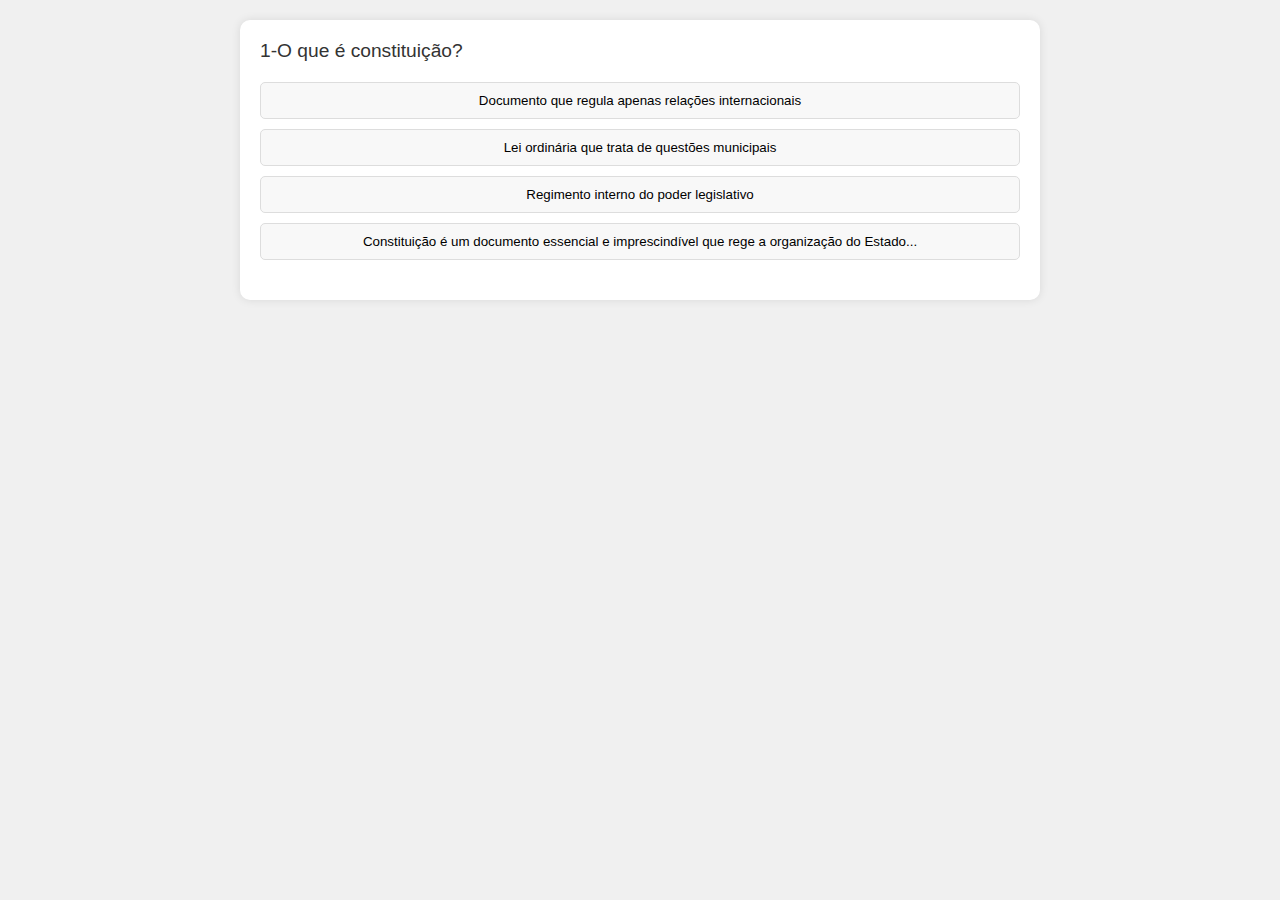
==== index.html @ 7916ca7f "Add files via upload" ====
<!DOCTYPE html>
<html lang="pt-br">
<head>
    <meta charset="UTF-8">
    <title>Quiz de Direito Constitucional</title>
    <style>
        body {
            font-family: Arial, sans-serif;
            max-width: 800px;
            margin: 0 auto;
            padding: 20px;
            background-color: #f0f0f0;
        }

        #quiz-container {
            background: white;
            padding: 20px;
            border-radius: 10px;
            box-shadow: 0 0 10px rgba(0,0,0,0.1);
        }

        .question {
            font-size: 1.2em;
            margin-bottom: 20px;
            color: #333;
        }

        .options {
            display: grid;
            gap: 10px;
            margin-bottom: 20px;
        }

        button {
            padding: 10px;
            border: 1px solid #ddd;
            border-radius: 5px;
            cursor: pointer;
            background-color: #f8f8f8;
        }

        button:hover {
            background-color: #e8e8e8;
        }

        .correct {
            background-color: #90EE90 !important;
            border-color: #006400;
        }

        .wrong {
            background-color: #FFB6C1 !important;
            border-color: #8B0000;
        }

        #score {
            font-weight: bold;
            margin-top: 20px;
        }
    </style>
</head>
<body>
    <div id="quiz-container">
        <div class="question" id="question"></div>
        <div class="options" id="options"></div>
        <div id="score"></div>
    </div>

    <script>
        const questions = [
    {
        question: "1-O que é constituição?",
        answer: "Constituição é um documento essencial e imprescindível que rege a organização do Estado, além de definir os direitos fundamentais dos indivíduos e estabelecer determinados princípios e fins públicos a serem alcançados.",
        options: [
            "Documento que regula apenas relações internacionais",
            "Lei ordinária que trata de questões municipais",
            "Constituição é um documento essencial e imprescindível que rege a organização do Estado...",
            "Regimento interno do poder legislativo"
        ]
    },
    {
        question: "2-Como foi dividido o constitucionalismo?",
        answer: "Constitucionalismo antigo e moderno.",
        options: [
            "Liberal e social",
            "Constitucionalismo antigo e moderno.",
            "Primário e secundário",
            "Nacional e internacional"
        ]
    },
    {
        question: "3-O que é constitucionalismo?",
        answer: "O Constitucionalismo é um movimento que traduz uma luta ideológica e politica. Trata-se da teorização e prática em torno à limitação da arbitrariedade estatal como instrumento para a proteção e salvaguarda dos direitos do ser humano.",
        options: [
            "Um sistema de governo monárquico",
            "O Constitucionalismo é um movimento que traduz uma luta ideológica e politica...",
            "Um método de interpretação de leis",
            "Um tipo específico de constituição"
        ]
    },
    {
        question: "4-Quais são os direitos de primeira geração/dimensão?",
        answer: "Os direitos de primeira geração/dimensão são os direitos da individualidade, direitos ligados as liberdades individuais, sendo o objetivo dos documentos listados acima limitar o poder do Estado.",
        options: [
            "Direitos coletivos e difusos",
            "Direitos trabalhistas e previdenciários",
            "Os direitos de primeira geração/dimensão são os direitos da individualidade...",
            "Direitos ambientais e culturais"
        ]
    },
    {
        question: "5-Qual o objetivo do Neoconstitucionalismo?",
        answer: "Refundar o direito constitucional com base em novas premissas como a difusão e o desenvolvimento da teoria dos direitos fundamentais e a força normativa da constituição.",
        options: [
            "Revogar todas as constituições existentes",
            "Refundar o direito constitucional com base em novas premissas...",
            "Criar um sistema jurídico internacional único",
            "Eliminar os direitos individuais em prol dos coletivos"
        ]
    },
    {
        question: "6-O que é Transconstitucionalismo?",
        answer: "É o entrelaçamento de ordens jurídicas diversas, tanto estatais como transnacionais, internacionais e supranacionais, em torno dos mesmo problemas de natureza constitucional.",
        options: [
            "É o entrelaçamento de ordens jurídicas diversas...",
            "A transferência de constituições entre países",
            "Um método de reforma constitucional",
            "A unificação de todas as constituições do mundo"
        ]
    },
    {
        question: "7-Como se classificam as constituições quanto ao conteúdo?",
        answer: "Constituição formal e Constituição Material.",
        options: [
            "Escrita e não-escrita",
            "Rígida e flexível",
            "Constituição formal e Constituição Material.",
            "Democrática e autoritária"
        ]
    },
    {
        question: "8-Explique Constituição formal.",
        answer: "Constituição formal é dividida em dois tópicos, Constituição escrita e Supralegalidade.",
        options: [
            "Constituição baseada apenas em costumes",
            "Constituição que não pode ser alterada",
            "Constituição formal é dividida em dois tópicos...",
            "Constituição aplicada apenas em situações emergenciais"
        ]
    },
    {
        question: "9-Explique constituição Material",
        answer: "A constituição material é um conjunto de normas que dizem respeito ás matérias tipicamente constitutivas do Estado e da Sociedade.",
        options: [
            "Apenas as leis penais e processuais",
            "A constituição material é um conjunto de normas que dizem respeito...",
            "Regulamentos administrativos municipais",
            "Tratados internacionais ratificados"
        ]
    },
    {
        question: "10-Como se classificam as constituições quanto a estabilidade?",
        answer: "Rígida, Flexível, Semirrígida, Fixa e Imutável.",
        options: [
            "Democrática e Autoritária",
            "Federal e Unitária",
            "Rígida, Flexível, Semirrígida, Fixa e Imutável.",
            "Temporária e Permanente"
        ]
    },
    {
        question: "11-Como se classificam as constituições quanto a Forma?",
        answer: "Escritas e Costumeiras.",
        options: [
            "Democráticas e Autocráticas",
            "Escritas e Costumeiras.",
            "Unitárias e Federativas",
            "Republicanas e Monárquicas"
        ]
    },
    {
        question: "12-Como se classificam as constituições quanto á Origem?",
        answer: "Outorgada e Promulgada.",
        options: [
            "Democrática e Ditatorial",
            "Outorgada e Promulgada.",
            "Popular e Elitista",
            "Tradicional e Moderna"
        ]
    },
    {
        question: "13-Como se classificam as constituições quanto á Extensão?",
        answer: "Sintéticas ou Analíticas.",
        options: [
            "Sintéticas ou Analíticas.",
            "Breves ou Longas",
            "Geral ou Específica",
            "Unitária ou Federal"
        ]
    },
    {
        question: "14-Como se classificam as constituições quanto ao modo de Elaboração?",
        answer: "Método Dogmático e Histórica.",
        options: [
            "Democrática e Autocrática",
            "Método Dogmático e Histórica.",
            "Popular e Técnica",
            "Rápida e Demorada"
        ]
    },
    {
        question: "15-O que é uma Constituição Dogmática?",
        answer: "Uma constituição sistemática que consolida os dogmas fundamentais do Estado.",
        options: [
            "Uma constituição baseada em costumes",
            "Uma constituição sistemática que consolida os dogmas fundamentais do Estado.",
            "Uma constituição provisória",
            "Uma constituição internacional"
        ]
    },
    {
        question: "16-Como é o processo de emendas em uma constituição dogmática?",
        answer: "O processo de emendas costuma ser mais formal e difícil, com a intenção de garantir estabilidade política.",
        options: [
            "Pode ser alterada por qualquer lei ordinária",
            "O processo de emendas costuma ser mais formal e difícil...",
            "Pode ser alterada por plebiscito popular anual",
            "Não pode ser alterada em nenhuma hipótese"
        ]
    },
    {
        question: "17-Como é uma Constituição Histórica?",
        answer: "É baseada em eventos históricos e contextos específicos.",
        options: [
            "É baseada em eventos históricos e contextos específicos.",
            "É criada por assembleias constituintes",
            "É imposta por governantes autoritários",
            "É copiada de outros países"
        ]
    },
    {
        question: "18-Qual é a característica marcante das constituições Históricas?",
        answer: "Elas não têm uma única origem ou ato formal de criação, emergindo de decisões que se consolidam ao longo dos anos.",
        options: [
            "São sempre escritas em um único documento",
            "Elas não têm uma única origem ou ato formal de criação...",
            "São criadas por governantes autoritários",
            "Podem ser alteradas diariamente"
        ]
    },
    {
        question: "19-O que é Ontologia constitucional?",
        answer: "Refere-se ao estudo da 'natureza' e da 'estrutura' das normas constitucionais.",
        options: [
            "O estudo da história das constituições",
            "Refere-se ao estudo da 'natureza' e da 'estrutura' das normas constitucionais.",
            "A prática de reforma constitucional",
            "A comparação entre constituições de diferentes países"
        ]
    },
    {
        question: "20-Qual a distinção entre normas constitucionais e infraconstitucionais?",
        answer: "Constitucionais emanam da constituição e possuem Supralegalidade, Infraconstitucionais derivam da constituição.",
        options: [
            "Constitucionais são temporárias, infraconstitucionais permanentes",
            "Constitucionais emanam da constituição e possuem Supralegalidade...",
            "Não há diferença prática entre elas",
            "Infraconstitucionais são mais importantes que constitucionais"
        ]
    },
    {
        question: "21-O que são normas constitucionais de eficácia plena, contida e limitada?",
        answer: "Plenas: exercem poder imediato; Contidas: podem ser limitadas; Limitadas: dependem de regulamentação.",
        options: [
            "Plenas: exercem poder imediato; Contidas: podem ser limitadas; Limitadas: dependem de regulamentação.",
            "São todas iguais, apenas com nomes diferentes",
            "Plenas: nunca podem ser aplicadas; Contidas: às vezes; Limitadas: sempre",
            "Diferentes formas de revogar normas constitucionais"
        ]
    },
    {
        question: "22-Qual a diferença principal entre norma de eficácia contida e norma de eficácia limitada?",
        answer: "A possibilidade de restrição ou necessidade de regulamentação posterior para que a norma tenha pleno efeito.",
        options: [
            "Não há diferença entre elas",
            "A possibilidade de restrição ou necessidade de regulamentação posterior...",
            "Uma é federal, a outra estadual",
            "Uma é permanente, a outra temporária"
        ]
    },
    {
        question: "23-Quais as características principais norma eficácia contida?",
        answer: "Pode produzir efeitos á partir de sua publicação, mas pode ser limitada via normas infraconstitucionais.",
        options: [
            "Só vale para o poder executivo",
            "Pode produzir efeitos á partir de sua publicação, mas pode ser limitada...",
            "Não pode ser aplicada em nenhum caso",
            "Vale apenas para relações internacionais"
        ]
    },
    {
        question: "24-Quais as características principais norma eficácia limitada?",
        answer: "Necessita de regulamentação posterior (Norma infraconstitucional) para que seus efeitos possam ser completamente realizados.",
        options: [
            "Necessita de regulamentação posterior...",
            "Pode ser aplicada imediatamente sem restrições",
            "Só vale para o poder judiciário",
            "Pode ser revogada por qualquer cidadão"
        ]
    },
    {
        question: "25-Explique Princípio da Supremacia da Constituição?",
        answer: "A Constituição ocupa o topo da pirâmide normativa, sendo a norma superior a todas as demais no ordenamento jurídico.",
        options: [
            "A Constituição pode ser alterada por qualquer lei",
            "A Constituição ocupa o topo da pirâmide normativa...",
            "A Constituição tem valor igual às outras leis",
            "A Constituição só vale para o poder executivo"
        ]
    },
    {
        question: "26-Qual é a teoria da Pirâmide Normativa (HANS KELSEN)?",
        answer: "A pirâmide de Kelsen organiza as normas de acordo com suas respectivas hierarquias sendo considerada a Constituição o nível mais alto desta representação.",
        options: [
            "Teoria que iguala todas as normas jurídicas",
            "A pirâmide de Kelsen organiza as normas de acordo com suas respectivas hierarquias...",
            "Teoria que defende a supremacia das leis municipais",
            "Modelo que coloca os tratados internacionais acima da constituição"
        ]
    }
];

        let currentQuestion = 0;
        let score = 0;
        const questionElement = document.getElementById('question');
        const optionsElement = document.getElementById('options');
        const scoreElement = document.getElementById('score');

        function showQuestion() {
            const q = questions[currentQuestion];
            questionElement.innerHTML = q.question;
            optionsElement.innerHTML = '';
            
            q.options.sort(() => Math.random() - 0.5).forEach(option => {
                const button = document.createElement('button');
                button.innerHTML = option;
                button.onclick = () => checkAnswer(option);
                optionsElement.appendChild(button);
            });
        }

        function checkAnswer(selected) {
            const buttons = document.querySelectorAll('#options button');
            buttons.forEach(button => {
                button.disabled = true;
                if(button.innerHTML === questions[currentQuestion].answer) {
                    button.classList.add('correct');
                } else if(button.innerHTML === selected) {
                    button.classList.add('wrong');
                }
            });

            if(selected === questions[currentQuestion].answer) {
                score++;
            }

            scoreElement.innerHTML = `Pontuação: ${score}/${questions.length}`;
            
            setTimeout(() => {
                currentQuestion++;
                if(currentQuestion < questions.length) {
                    showQuestion();
                } else {
                    questionElement.innerHTML = "Quiz Concluído!";
                    optionsElement.innerHTML = '';
                }
            }, 2000);
        }

        // Iniciar quiz
        showQuestion();
    </script>
</body>
</html>
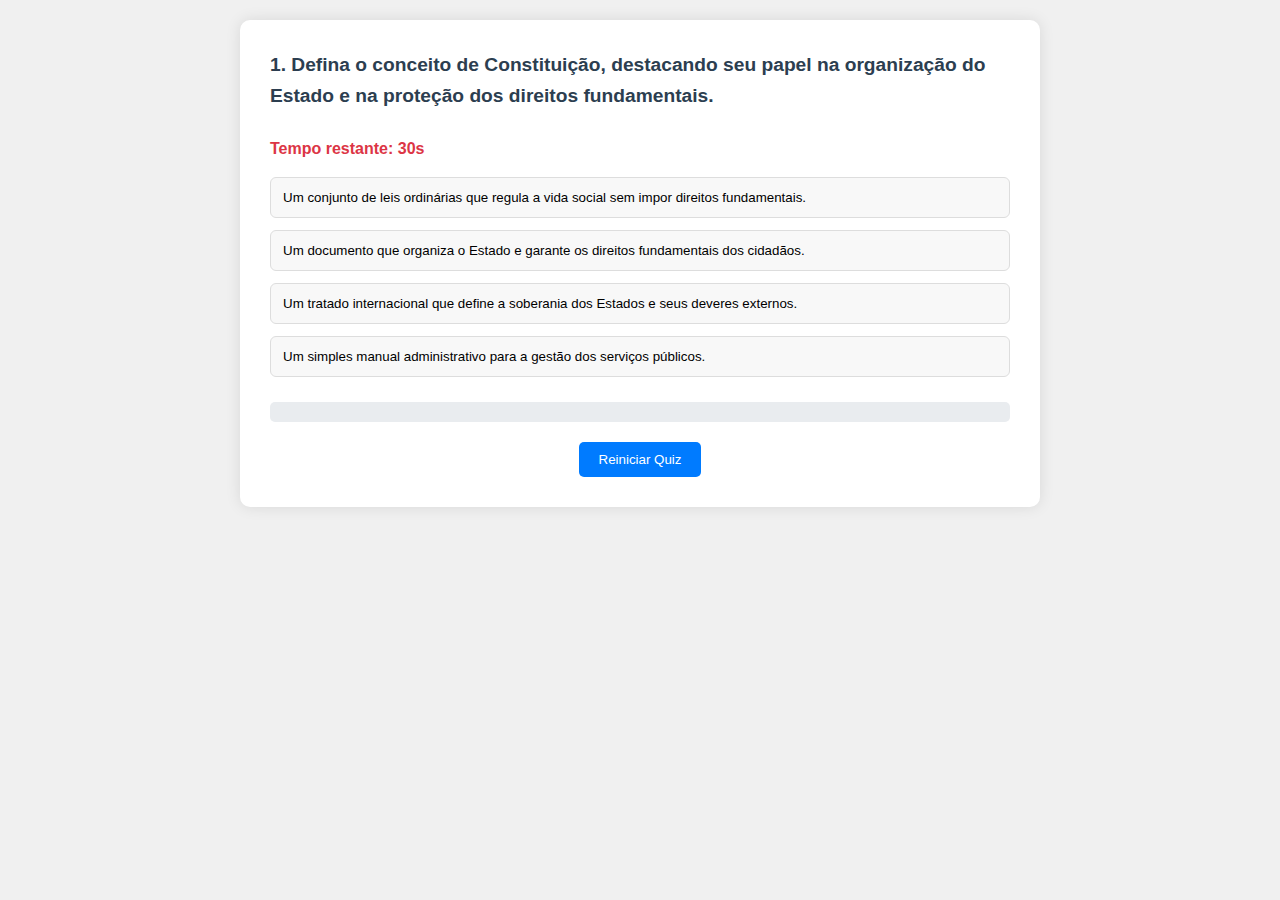
==== commit 7619b25b: "Add files via upload" ====
--- a/index.html
+++ b/index.html
@@ -2,383 +2,17 @@
 <html lang="pt-br">
 <head>
     <meta charset="UTF-8">
+    <meta name="viewport" content="width=device-width, initial-scale=1.0">
     <title>Quiz de Direito Constitucional</title>
-    <style>
-        body {
-            font-family: Arial, sans-serif;
-            max-width: 800px;
-            margin: 0 auto;
-            padding: 20px;
-            background-color: #f0f0f0;
-        }
-
-        #quiz-container {
-            background: white;
-            padding: 20px;
-            border-radius: 10px;
-            box-shadow: 0 0 10px rgba(0,0,0,0.1);
-        }
-
-        .question {
-            font-size: 1.2em;
-            margin-bottom: 20px;
-            color: #333;
-        }
-
-        .options {
-            display: grid;
-            gap: 10px;
-            margin-bottom: 20px;
-        }
-
-        button {
-            padding: 10px;
-            border: 1px solid #ddd;
-            border-radius: 5px;
-            cursor: pointer;
-            background-color: #f8f8f8;
-        }
-
-        button:hover {
-            background-color: #e8e8e8;
-        }
-
-        .correct {
-            background-color: #90EE90 !important;
-            border-color: #006400;
-        }
-
-        .wrong {
-            background-color: #FFB6C1 !important;
-            border-color: #8B0000;
-        }
-
-        #score {
-            font-weight: bold;
-            margin-top: 20px;
-        }
-    </style>
+    <link rel="stylesheet" href="styles.css">
 </head>
 <body>
     <div id="quiz-container">
         <div class="question" id="question"></div>
         <div class="options" id="options"></div>
         <div id="score"></div>
+        <button id="restart-btn" class="restart-btn">Reiniciar Quiz</button>
     </div>
-
-    <script>
-        const questions = [
-    {
-        question: "1-O que é constituição?",
-        answer: "Constituição é um documento essencial e imprescindível que rege a organização do Estado, além de definir os direitos fundamentais dos indivíduos e estabelecer determinados princípios e fins públicos a serem alcançados.",
-        options: [
-            "Documento que regula apenas relações internacionais",
-            "Lei ordinária que trata de questões municipais",
-            "Constituição é um documento essencial e imprescindível que rege a organização do Estado...",
-            "Regimento interno do poder legislativo"
-        ]
-    },
-    {
-        question: "2-Como foi dividido o constitucionalismo?",
-        answer: "Constitucionalismo antigo e moderno.",
-        options: [
-            "Liberal e social",
-            "Constitucionalismo antigo e moderno.",
-            "Primário e secundário",
-            "Nacional e internacional"
-        ]
-    },
-    {
-        question: "3-O que é constitucionalismo?",
-        answer: "O Constitucionalismo é um movimento que traduz uma luta ideológica e politica. Trata-se da teorização e prática em torno à limitação da arbitrariedade estatal como instrumento para a proteção e salvaguarda dos direitos do ser humano.",
-        options: [
-            "Um sistema de governo monárquico",
-            "O Constitucionalismo é um movimento que traduz uma luta ideológica e politica...",
-            "Um método de interpretação de leis",
-            "Um tipo específico de constituição"
-        ]
-    },
-    {
-        question: "4-Quais são os direitos de primeira geração/dimensão?",
-        answer: "Os direitos de primeira geração/dimensão são os direitos da individualidade, direitos ligados as liberdades individuais, sendo o objetivo dos documentos listados acima limitar o poder do Estado.",
-        options: [
-            "Direitos coletivos e difusos",
-            "Direitos trabalhistas e previdenciários",
-            "Os direitos de primeira geração/dimensão são os direitos da individualidade...",
-            "Direitos ambientais e culturais"
-        ]
-    },
-    {
-        question: "5-Qual o objetivo do Neoconstitucionalismo?",
-        answer: "Refundar o direito constitucional com base em novas premissas como a difusão e o desenvolvimento da teoria dos direitos fundamentais e a força normativa da constituição.",
-        options: [
-            "Revogar todas as constituições existentes",
-            "Refundar o direito constitucional com base em novas premissas...",
-            "Criar um sistema jurídico internacional único",
-            "Eliminar os direitos individuais em prol dos coletivos"
-        ]
-    },
-    {
-        question: "6-O que é Transconstitucionalismo?",
-        answer: "É o entrelaçamento de ordens jurídicas diversas, tanto estatais como transnacionais, internacionais e supranacionais, em torno dos mesmo problemas de natureza constitucional.",
-        options: [
-            "É o entrelaçamento de ordens jurídicas diversas...",
-            "A transferência de constituições entre países",
-            "Um método de reforma constitucional",
-            "A unificação de todas as constituições do mundo"
-        ]
-    },
-    {
-        question: "7-Como se classificam as constituições quanto ao conteúdo?",
-        answer: "Constituição formal e Constituição Material.",
-        options: [
-            "Escrita e não-escrita",
-            "Rígida e flexível",
-            "Constituição formal e Constituição Material.",
-            "Democrática e autoritária"
-        ]
-    },
-    {
-        question: "8-Explique Constituição formal.",
-        answer: "Constituição formal é dividida em dois tópicos, Constituição escrita e Supralegalidade.",
-        options: [
-            "Constituição baseada apenas em costumes",
-            "Constituição que não pode ser alterada",
-            "Constituição formal é dividida em dois tópicos...",
-            "Constituição aplicada apenas em situações emergenciais"
-        ]
-    },
-    {
-        question: "9-Explique constituição Material",
-        answer: "A constituição material é um conjunto de normas que dizem respeito ás matérias tipicamente constitutivas do Estado e da Sociedade.",
-        options: [
-            "Apenas as leis penais e processuais",
-            "A constituição material é um conjunto de normas que dizem respeito...",
-            "Regulamentos administrativos municipais",
-            "Tratados internacionais ratificados"
-        ]
-    },
-    {
-        question: "10-Como se classificam as constituições quanto a estabilidade?",
-        answer: "Rígida, Flexível, Semirrígida, Fixa e Imutável.",
-        options: [
-            "Democrática e Autoritária",
-            "Federal e Unitária",
-            "Rígida, Flexível, Semirrígida, Fixa e Imutável.",
-            "Temporária e Permanente"
-        ]
-    },
-    {
-        question: "11-Como se classificam as constituições quanto a Forma?",
-        answer: "Escritas e Costumeiras.",
-        options: [
-            "Democráticas e Autocráticas",
-            "Escritas e Costumeiras.",
-            "Unitárias e Federativas",
-            "Republicanas e Monárquicas"
-        ]
-    },
-    {
-        question: "12-Como se classificam as constituições quanto á Origem?",
-        answer: "Outorgada e Promulgada.",
-        options: [
-            "Democrática e Ditatorial",
-            "Outorgada e Promulgada.",
-            "Popular e Elitista",
-            "Tradicional e Moderna"
-        ]
-    },
-    {
-        question: "13-Como se classificam as constituições quanto á Extensão?",
-        answer: "Sintéticas ou Analíticas.",
-        options: [
-            "Sintéticas ou Analíticas.",
-            "Breves ou Longas",
-            "Geral ou Específica",
-            "Unitária ou Federal"
-        ]
-    },
-    {
-        question: "14-Como se classificam as constituições quanto ao modo de Elaboração?",
-        answer: "Método Dogmático e Histórica.",
-        options: [
-            "Democrática e Autocrática",
-            "Método Dogmático e Histórica.",
-            "Popular e Técnica",
-            "Rápida e Demorada"
-        ]
-    },
-    {
-        question: "15-O que é uma Constituição Dogmática?",
-        answer: "Uma constituição sistemática que consolida os dogmas fundamentais do Estado.",
-        options: [
-            "Uma constituição baseada em costumes",
-            "Uma constituição sistemática que consolida os dogmas fundamentais do Estado.",
-            "Uma constituição provisória",
-            "Uma constituição internacional"
-        ]
-    },
-    {
-        question: "16-Como é o processo de emendas em uma constituição dogmática?",
-        answer: "O processo de emendas costuma ser mais formal e difícil, com a intenção de garantir estabilidade política.",
-        options: [
-            "Pode ser alterada por qualquer lei ordinária",
-            "O processo de emendas costuma ser mais formal e difícil...",
-            "Pode ser alterada por plebiscito popular anual",
-            "Não pode ser alterada em nenhuma hipótese"
-        ]
-    },
-    {
-        question: "17-Como é uma Constituição Histórica?",
-        answer: "É baseada em eventos históricos e contextos específicos.",
-        options: [
-            "É baseada em eventos históricos e contextos específicos.",
-            "É criada por assembleias constituintes",
-            "É imposta por governantes autoritários",
-            "É copiada de outros países"
-        ]
-    },
-    {
-        question: "18-Qual é a característica marcante das constituições Históricas?",
-        answer: "Elas não têm uma única origem ou ato formal de criação, emergindo de decisões que se consolidam ao longo dos anos.",
-        options: [
-            "São sempre escritas em um único documento",
-            "Elas não têm uma única origem ou ato formal de criação...",
-            "São criadas por governantes autoritários",
-            "Podem ser alteradas diariamente"
-        ]
-    },
-    {
-        question: "19-O que é Ontologia constitucional?",
-        answer: "Refere-se ao estudo da 'natureza' e da 'estrutura' das normas constitucionais.",
-        options: [
-            "O estudo da história das constituições",
-            "Refere-se ao estudo da 'natureza' e da 'estrutura' das normas constitucionais.",
-            "A prática de reforma constitucional",
-            "A comparação entre constituições de diferentes países"
-        ]
-    },
-    {
-        question: "20-Qual a distinção entre normas constitucionais e infraconstitucionais?",
-        answer: "Constitucionais emanam da constituição e possuem Supralegalidade, Infraconstitucionais derivam da constituição.",
-        options: [
-            "Constitucionais são temporárias, infraconstitucionais permanentes",
-            "Constitucionais emanam da constituição e possuem Supralegalidade...",
-            "Não há diferença prática entre elas",
-            "Infraconstitucionais são mais importantes que constitucionais"
-        ]
-    },
-    {
-        question: "21-O que são normas constitucionais de eficácia plena, contida e limitada?",
-        answer: "Plenas: exercem poder imediato; Contidas: podem ser limitadas; Limitadas: dependem de regulamentação.",
-        options: [
-            "Plenas: exercem poder imediato; Contidas: podem ser limitadas; Limitadas: dependem de regulamentação.",
-            "São todas iguais, apenas com nomes diferentes",
-            "Plenas: nunca podem ser aplicadas; Contidas: às vezes; Limitadas: sempre",
-            "Diferentes formas de revogar normas constitucionais"
-        ]
-    },
-    {
-        question: "22-Qual a diferença principal entre norma de eficácia contida e norma de eficácia limitada?",
-        answer: "A possibilidade de restrição ou necessidade de regulamentação posterior para que a norma tenha pleno efeito.",
-        options: [
-            "Não há diferença entre elas",
-            "A possibilidade de restrição ou necessidade de regulamentação posterior...",
-            "Uma é federal, a outra estadual",
-            "Uma é permanente, a outra temporária"
-        ]
-    },
-    {
-        question: "23-Quais as características principais norma eficácia contida?",
-        answer: "Pode produzir efeitos á partir de sua publicação, mas pode ser limitada via normas infraconstitucionais.",
-        options: [
-            "Só vale para o poder executivo",
-            "Pode produzir efeitos á partir de sua publicação, mas pode ser limitada...",
-            "Não pode ser aplicada em nenhum caso",
-            "Vale apenas para relações internacionais"
-        ]
-    },
-    {
-        question: "24-Quais as características principais norma eficácia limitada?",
-        answer: "Necessita de regulamentação posterior (Norma infraconstitucional) para que seus efeitos possam ser completamente realizados.",
-        options: [
-            "Necessita de regulamentação posterior...",
-            "Pode ser aplicada imediatamente sem restrições",
-            "Só vale para o poder judiciário",
-            "Pode ser revogada por qualquer cidadão"
-        ]
-    },
-    {
-        question: "25-Explique Princípio da Supremacia da Constituição?",
-        answer: "A Constituição ocupa o topo da pirâmide normativa, sendo a norma superior a todas as demais no ordenamento jurídico.",
-        options: [
-            "A Constituição pode ser alterada por qualquer lei",
-            "A Constituição ocupa o topo da pirâmide normativa...",
-            "A Constituição tem valor igual às outras leis",
-            "A Constituição só vale para o poder executivo"
-        ]
-    },
-    {
-        question: "26-Qual é a teoria da Pirâmide Normativa (HANS KELSEN)?",
-        answer: "A pirâmide de Kelsen organiza as normas de acordo com suas respectivas hierarquias sendo considerada a Constituição o nível mais alto desta representação.",
-        options: [
-            "Teoria que iguala todas as normas jurídicas",
-            "A pirâmide de Kelsen organiza as normas de acordo com suas respectivas hierarquias...",
-            "Teoria que defende a supremacia das leis municipais",
-            "Modelo que coloca os tratados internacionais acima da constituição"
-        ]
-    }
-];
-
-        let currentQuestion = 0;
-        let score = 0;
-        const questionElement = document.getElementById('question');
-        const optionsElement = document.getElementById('options');
-        const scoreElement = document.getElementById('score');
-
-        function showQuestion() {
-            const q = questions[currentQuestion];
-            questionElement.innerHTML = q.question;
-            optionsElement.innerHTML = '';
-            
-            q.options.sort(() => Math.random() - 0.5).forEach(option => {
-                const button = document.createElement('button');
-                button.innerHTML = option;
-                button.onclick = () => checkAnswer(option);
-                optionsElement.appendChild(button);
-            });
-        }
-
-        function checkAnswer(selected) {
-            const buttons = document.querySelectorAll('#options button');
-            buttons.forEach(button => {
-                button.disabled = true;
-                if(button.innerHTML === questions[currentQuestion].answer) {
-                    button.classList.add('correct');
-                } else if(button.innerHTML === selected) {
-                    button.classList.add('wrong');
-                }
-            });
-
-            if(selected === questions[currentQuestion].answer) {
-                score++;
-            }
-
-            scoreElement.innerHTML = `Pontuação: ${score}/${questions.length}`;
-            
-            setTimeout(() => {
-                currentQuestion++;
-                if(currentQuestion < questions.length) {
-                    showQuestion();
-                } else {
-                    questionElement.innerHTML = "Quiz Concluído!";
-                    optionsElement.innerHTML = '';
-                }
-            }, 2000);
-        }
-
-        // Iniciar quiz
-        showQuestion();
-    </script>
+    <script src="script.js"></script>
 </body>
 </html>--- a/styles.css
+++ b/styles.css
@@ -0,0 +1,86 @@
+body {
+    font-family: Arial, sans-serif;
+    max-width: 800px;
+    margin: 0 auto;
+    padding: 20px;
+    background-color: #f0f0f0;
+    line-height: 1.6;
+}
+
+#quiz-container {
+    background: white;
+    padding: 30px;
+    border-radius: 10px;
+    box-shadow: 0 0 15px rgba(0,0,0,0.1);
+}
+
+.question {
+    font-size: 1.2em;
+    margin-bottom: 25px;
+    color: #2c3e50;
+    font-weight: bold;
+}
+
+.options {
+    display: grid;
+    gap: 12px;
+    margin-bottom: 25px;
+}
+
+button {
+    padding: 12px;
+    border: 1px solid #ddd;
+    border-radius: 6px;
+    cursor: pointer;
+    background-color: #f8f8f8;
+    transition: all 0.3s ease;
+    text-align: left;
+}
+
+button:hover {
+    background-color: #e8e8e8;
+    transform: translateY(-2px);
+}
+
+.correct {
+    background-color: #d4edda !important;
+    border-color: #c3e6cb;
+    color: #155724;
+}
+
+.wrong {
+    background-color: #f8d7da !important;
+    border-color: #f5c6cb;
+    color: #721c24;
+}
+
+#score {
+    font-weight: bold;
+    margin-top: 25px;
+    font-size: 1.1em;
+    padding: 10px;
+    background-color: #e9ecef;
+    border-radius: 5px;
+}
+
+.restart-btn {
+    display: block;
+    margin: 20px auto 0;
+    padding: 10px 20px;
+    background-color: #007bff;
+    color: white;
+    border: none;
+    border-radius: 5px;
+    cursor: pointer;
+    text-align: center;
+}
+
+.restart-btn:hover {
+    background-color: #0069d9;
+}
+
+.timer {
+    margin-bottom: 15px;
+    font-weight: bold;
+    color: #dc3545;
+}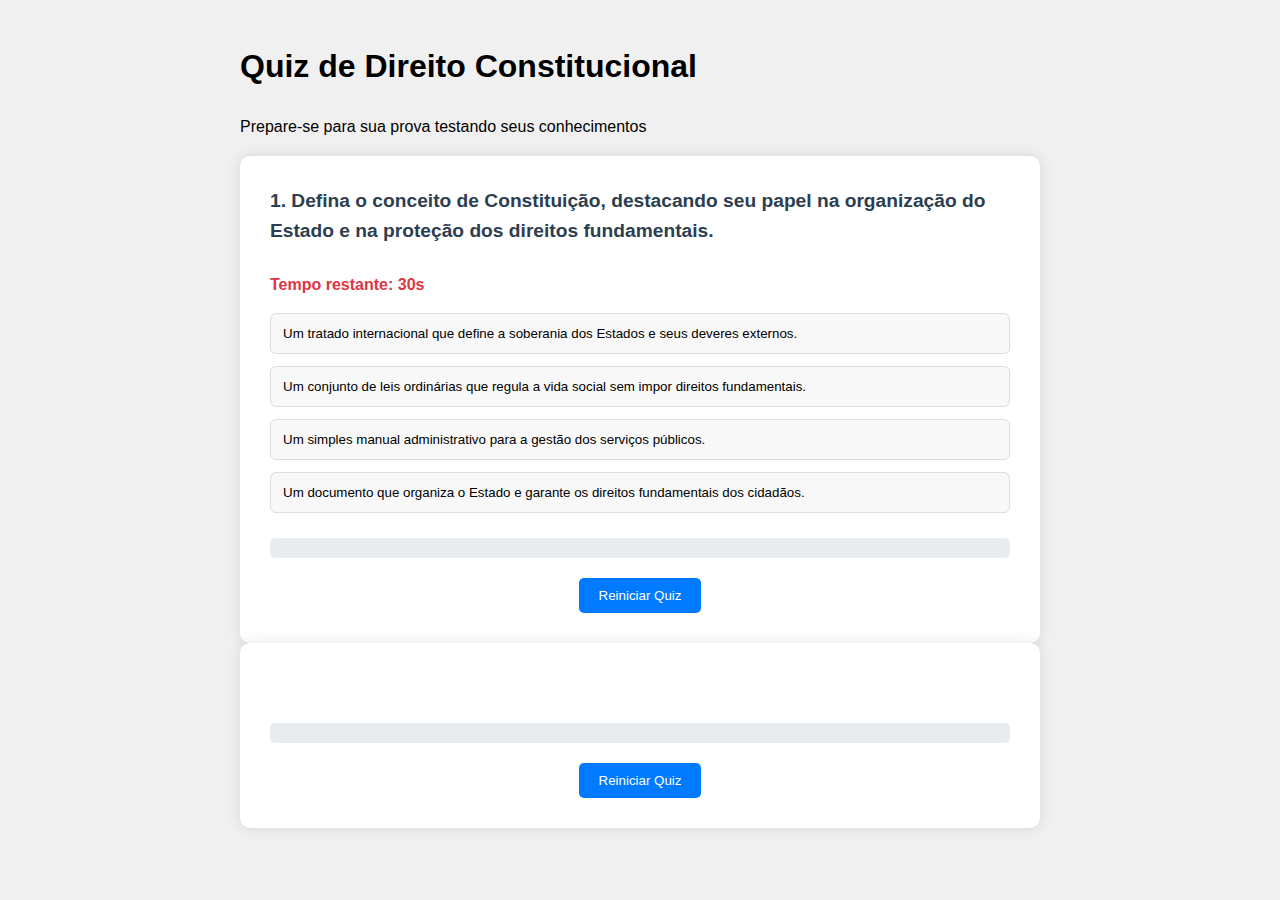
==== commit 24be9aa5: "Update index.html" ====
--- a/index.html
+++ b/index.html
@@ -1,4 +1,25 @@
 <!DOCTYPE html>
+<html lang="pt-br">
+<head>
+    <meta charset="UTF-8">
+    <meta name="viewport" content="width=device-width, initial-scale=1.0">
+    <title>Quiz de Direito Constitucional</title>
+    <link rel="stylesheet" href="styles.css">
+</head>
+<body>
+    <div class="quiz-header">
+        <h1>Quiz de Direito Constitucional</h1>
+        <p>Prepare-se para sua prova testando seus conhecimentos</p>
+    </div>
+    <div id="quiz-container">
+        <div class="question" id="question"></div>
+        <div class="options" id="options"></div>
+        <div id="score"></div>
+        <button id="restart-btn" class="restart-btn">Reiniciar Quiz</button>
+    </div>
+    <script src="script.js"></script>
+</body>
+</html><!DOCTYPE html>
 <html lang="pt-br">
 <head>
     <meta charset="UTF-8">
@@ -15,4 +36,4 @@
     </div>
     <script src="script.js"></script>
 </body>
-</html>+</html>
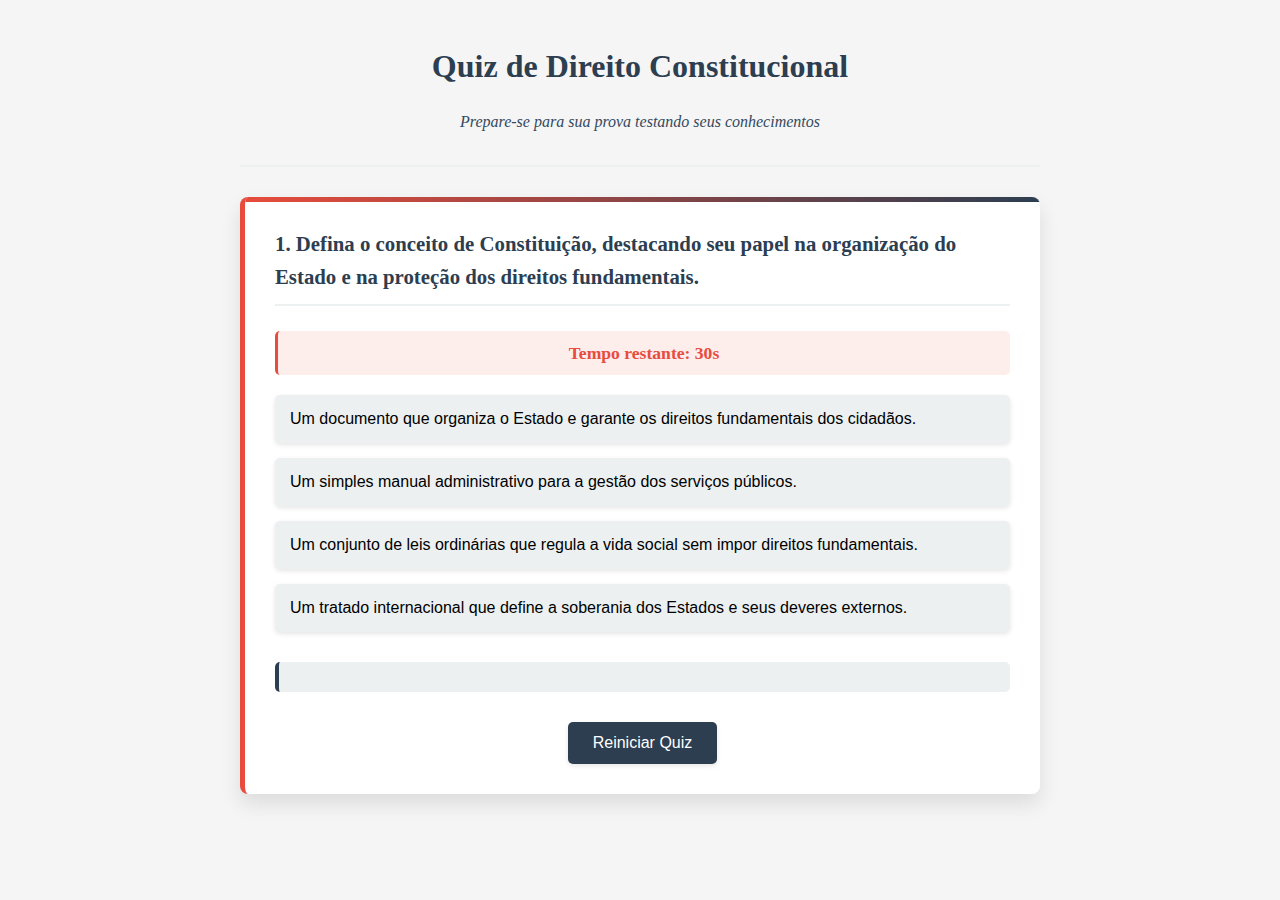
==== commit ba7060dd: "Update index.html" ====
--- a/index.html
+++ b/index.html
@@ -19,21 +19,4 @@
     </div>
     <script src="script.js"></script>
 </body>
-</html><!DOCTYPE html>
-<html lang="pt-br">
-<head>
-    <meta charset="UTF-8">
-    <meta name="viewport" content="width=device-width, initial-scale=1.0">
-    <title>Quiz de Direito Constitucional</title>
-    <link rel="stylesheet" href="styles.css">
-</head>
-<body>
-    <div id="quiz-container">
-        <div class="question" id="question"></div>
-        <div class="options" id="options"></div>
-        <div id="score"></div>
-        <button id="restart-btn" class="restart-btn">Reiniciar Quiz</button>
-    </div>
-    <script src="script.js"></script>
-</body>
 </html>
--- a/styles.css
+++ b/styles.css
@@ -1,86 +1,164 @@
+/* styles.css */
+:root {
+    --primary-color: #2c3e50;
+    --secondary-color: #34495e;
+    --accent-color: #e74c3c;
+    --light-color: #ecf0f1;
+    --dark-color: #2c3e50;
+    --correct-color: #27ae60;
+    --wrong-color: #e74c3c;
+}
+
 body {
-    font-family: Arial, sans-serif;
+    font-family: 'Georgia', serif;
     max-width: 800px;
     margin: 0 auto;
     padding: 20px;
-    background-color: #f0f0f0;
+    background-color: #f5f5f5;
+    background-image: url('https://www.transparenttextures.com/patterns/concrete-wall.png');
+    color: #333;
     line-height: 1.6;
 }
 
 #quiz-container {
     background: white;
     padding: 30px;
-    border-radius: 10px;
-    box-shadow: 0 0 15px rgba(0,0,0,0.1);
+    border-radius: 8px;
+    box-shadow: 0 10px 20px rgba(0, 0, 0, 0.1);
+    border-left: 5px solid var(--accent-color);
+    position: relative;
+    overflow: hidden;
+}
+
+#quiz-container::before {
+    content: "";
+    position: absolute;
+    top: 0;
+    left: 0;
+    width: 100%;
+    height: 5px;
+    background: linear-gradient(90deg, #e74c3c, #2c3e50);
 }
 
 .question {
-    font-size: 1.2em;
+    font-size: 1.3em;
     margin-bottom: 25px;
-    color: #2c3e50;
+    color: var(--primary-color);
     font-weight: bold;
+    border-bottom: 2px solid var(--light-color);
+    padding-bottom: 10px;
 }
 
 .options {
     display: grid;
-    gap: 12px;
-    margin-bottom: 25px;
+    gap: 15px;
+    margin-bottom: 30px;
 }
 
 button {
-    padding: 12px;
-    border: 1px solid #ddd;
-    border-radius: 6px;
+    padding: 15px;
+    border: none;
+    border-radius: 5px;
     cursor: pointer;
-    background-color: #f8f8f8;
+    background-color: var(--light-color);
     transition: all 0.3s ease;
     text-align: left;
+    font-size: 1em;
+    position: relative;
+    overflow: hidden;
+    box-shadow: 0 2px 5px rgba(0,0,0,0.1);
 }
 
 button:hover {
-    background-color: #e8e8e8;
-    transform: translateY(-2px);
+    transform: translateY(-3px);
+    box-shadow: 0 5px 10px rgba(0,0,0,0.2);
+    background-color: #d6eaf8;
+}
+
+button::before {
+    content: "";
+    position: absolute;
+    left: 0;
+    top: 0;
+    height: 100%;
+    width: 3px;
+    background-color: var(--primary-color);
+    transform: scaleY(0);
+    transition: transform 0.2s;
+}
+
+button:hover::before {
+    transform: scaleY(1);
 }
 
 .correct {
-    background-color: #d4edda !important;
-    border-color: #c3e6cb;
-    color: #155724;
+    background-color: var(--correct-color) !important;
+    color: white;
 }
 
 .wrong {
-    background-color: #f8d7da !important;
-    border-color: #f5c6cb;
-    color: #721c24;
+    background-color: var(--wrong-color) !important;
+    color: white;
 }
 
 #score {
     font-weight: bold;
     margin-top: 25px;
-    font-size: 1.1em;
-    padding: 10px;
-    background-color: #e9ecef;
+    font-size: 1.2em;
+    padding: 15px;
+    background-color: var(--light-color);
     border-radius: 5px;
+    text-align: center;
+    border-left: 4px solid var(--primary-color);
 }
 
 .restart-btn {
     display: block;
-    margin: 20px auto 0;
-    padding: 10px 20px;
-    background-color: #007bff;
+    margin: 30px auto 0;
+    padding: 12px 25px;
+    background-color: var(--primary-color);
     color: white;
     border: none;
     border-radius: 5px;
     cursor: pointer;
+    font-size: 1em;
+    transition: all 0.3s ease;
     text-align: center;
 }
 
 .restart-btn:hover {
-    background-color: #0069d9;
+    background-color: var(--secondary-color);
+    transform: translateY(-2px);
+    box-shadow: 0 5px 10px rgba(0,0,0,0.2);
 }
 
 .timer {
-    margin-bottom: 15px;
+    margin-bottom: 20px;
     font-weight: bold;
-    color: #dc3545;
-}+    color: var(--accent-color);
+    font-size: 1.1em;
+    text-align: center;
+    padding: 8px;
+    background-color: rgba(231, 76, 60, 0.1);
+    border-radius: 5px;
+    border-left: 3px solid var(--accent-color);
+}
+
+/* Adicionando um cabeçalho temático */
+.quiz-header {
+    text-align: center;
+    margin-bottom: 30px;
+    padding-bottom: 15px;
+    border-bottom: 2px solid var(--light-color);
+}
+
+.quiz-header h1 {
+    color: var(--primary-color);
+    margin-bottom: 10px;
+    font-size: 2em;
+}
+
+.quiz-header p {
+    color: var(--secondary-color);
+    font-style: italic;
+}
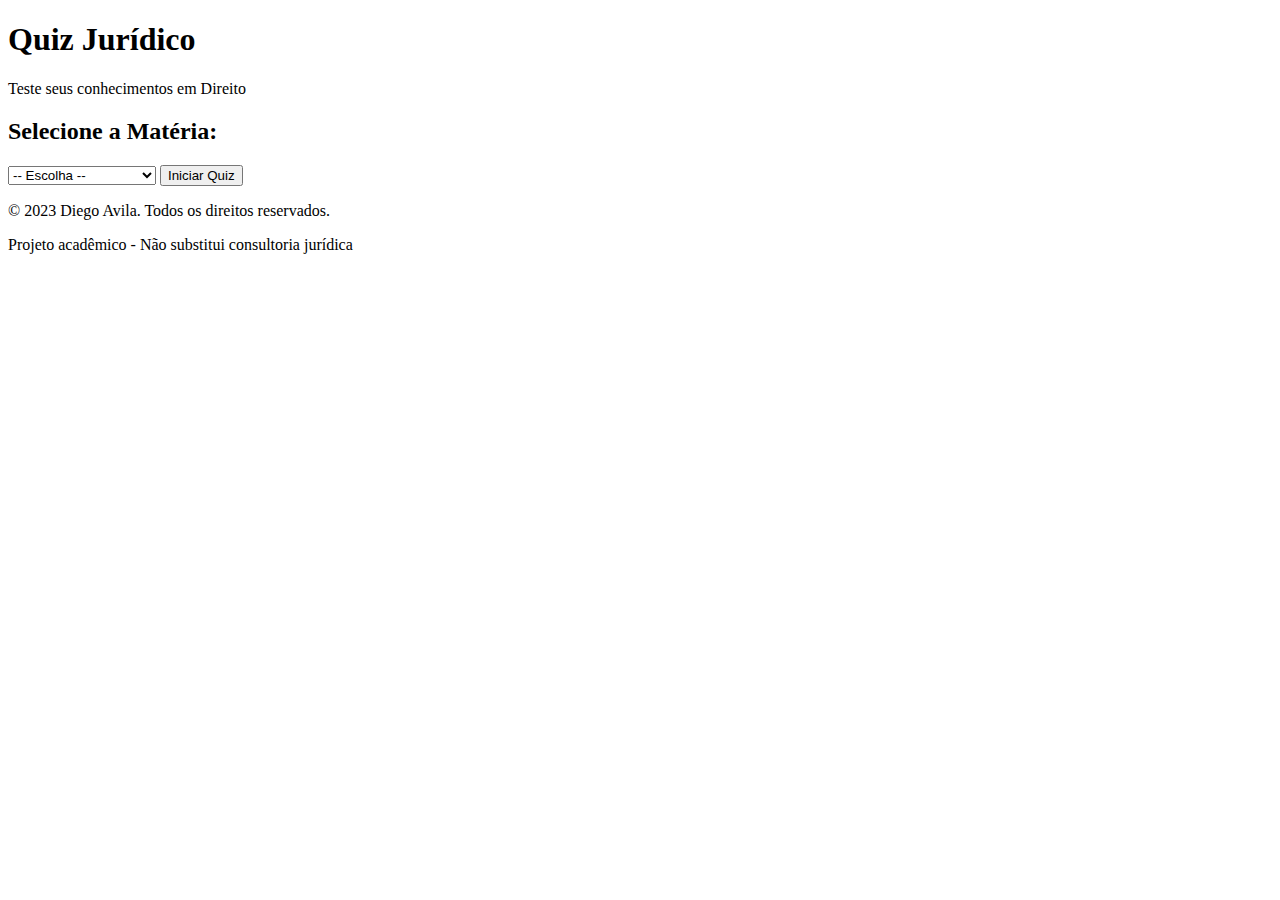
==== commit 98f6bae3: "Create index.html" ====
--- a/index.html
+++ b/index.html
@@ -1,22 +1,47 @@
-<!DOCTYPE html>
-<html lang="pt-br">
-<head>
-    <meta charset="UTF-8">
-    <meta name="viewport" content="width=device-width, initial-scale=1.0">
-    <title>Quiz de Direito Constitucional</title>
-    <link rel="stylesheet" href="styles.css">
-</head>
-<body>
-    <div class="quiz-header">
-        <h1>Quiz de Direito Constitucional</h1>
-        <p>Prepare-se para sua prova testando seus conhecimentos</p>
-    </div>
-    <div id="quiz-container">
-        <div class="question" id="question"></div>
-        <div class="options" id="options"></div>
-        <div id="score"></div>
-        <button id="restart-btn" class="restart-btn">Reiniciar Quiz</button>
-    </div>
-    <script src="script.js"></script>
-</body>
-</html>
+<!DOCTYPE html>
+<html lang="pt-br">
+<head>
+  <meta charset="UTF-8">
+  <meta name="viewport" content="width=device-width, initial-scale=1.0">
+  <title>Quiz Jurídico | Diego Avila</title>
+  <link rel="stylesheet" href="style.css">
+  <link rel="icon" href="favicon.ico" type="image/x-icon">
+</head>
+<body>
+  <div class="menu-container">
+    <div class="logo-header">
+      <h1>Quiz Jurídico</h1>
+      <p>Teste seus conhecimentos em Direito</p>
+    </div>
+    
+    <div class="subject-selection">
+      <h2>Selecione a Matéria:</h2>
+      <select id="subject-select" class="subject-select">
+        <option value="">-- Escolha --</option>
+        <option value="constitucional">Direito Constitucional</option>
+        <option value="romano">Direito Romano</option>
+      </select>
+      <button id="start-btn" class="start-btn">Iniciar Quiz</button>
+    </div>
+  </div>
+
+  <footer class="site-footer">
+    <div class="footer-content">
+      <p>© 2023 Diego Avila. Todos os direitos reservados.</p>
+      <p>Projeto acadêmico - Não substitui consultoria jurídica</p>
+    </div>
+  </footer>
+
+  <!-- Scripts -->
+  <script>
+    document.getElementById('start-btn').addEventListener('click', () => {
+      const subject = document.getElementById('subject-select').value;
+      if (subject) {
+        window.location.href = `quiz.html?subject=${subject}`;
+      } else {
+        alert("Por favor, selecione uma matéria!");
+      }
+    });
+  </script>
+</body>
+</html>
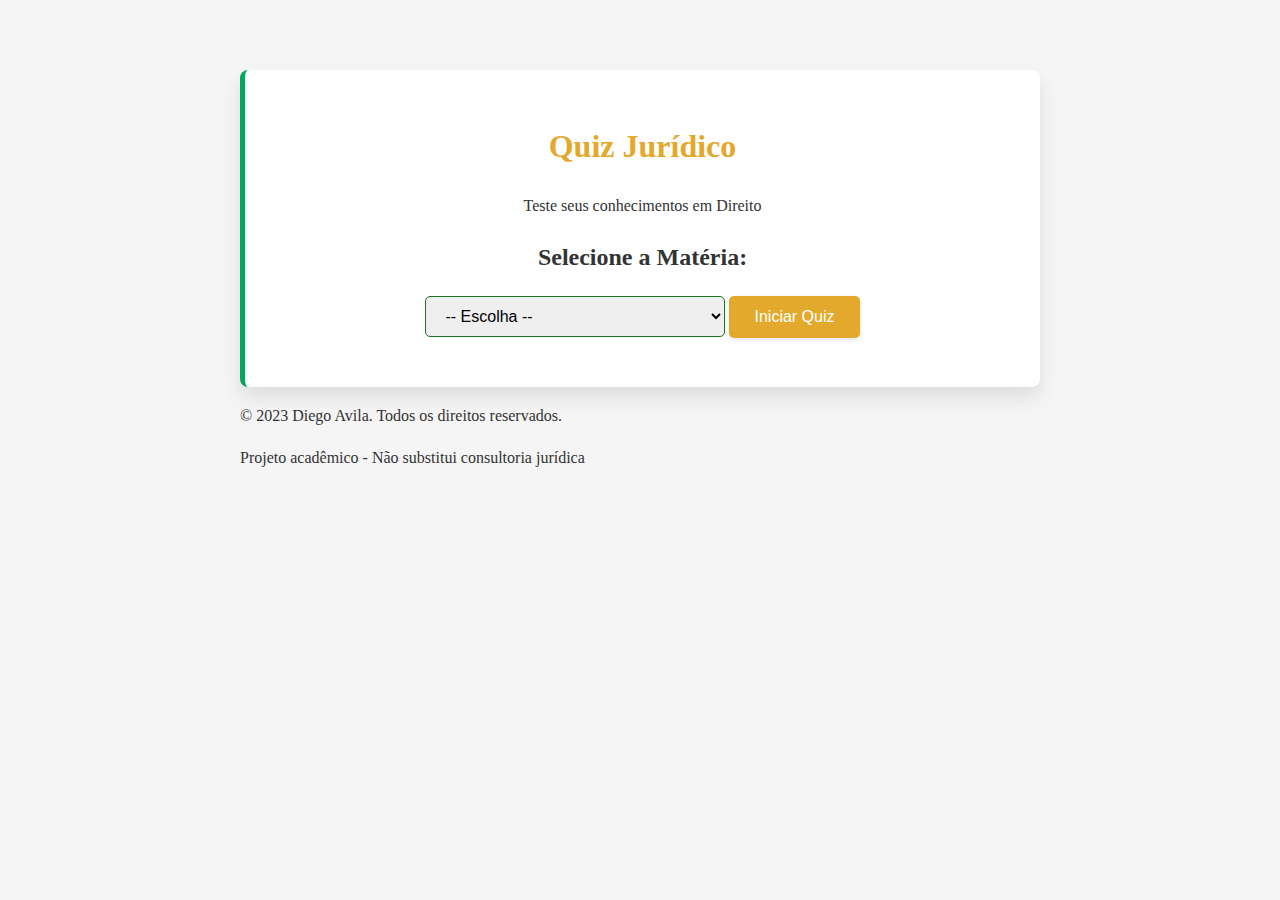
==== commit aa63f847: "Update index.html" ====
--- a/index.html
+++ b/index.html
@@ -4,7 +4,7 @@
   <meta charset="UTF-8">
   <meta name="viewport" content="width=device-width, initial-scale=1.0">
   <title>Quiz Jurídico | Diego Avila</title>
-  <link rel="stylesheet" href="style.css">
+  <link rel="stylesheet" href="styles.css">
   <link rel="icon" href="favicon.ico" type="image/x-icon">
 </head>
 <body>
--- a/styles.css
+++ b/styles.css
@@ -0,0 +1,324 @@
+/* styles.css */
+:root {
+    --primary-color: #e2a92c; /* Novo azul principal */
+    --secondary-color: #1d7224; /* Azul mais escuro */
+    --accent-color: #00a859; /* Verde do EDUCAC */
+    --light-color: #e6f2ff; /* Azul claro de fundo */
+    --dark-color: #002244; /* Azul quase preto */
+    --correct-color: #00a859; /* Verde (respostas corretas) */
+    --wrong-color: #e2a92c; /* Vermelho mais suave */
+}
+
+body {
+    font-family: 'Georgia', serif;
+    max-width: 800px;
+    margin: 0 auto;
+    padding: 20px;
+    background-color: #f5f5f5;
+    background-image: url('https://www.transparenttextures.com/patterns/concrete-wall.png');
+    color: #333;
+    line-height: 1.6;
+}
+/* Sistema de XP */
+.xp-section {
+    margin: 20px auto;
+    max-width: 800px;
+    padding: 0 20px;
+  }
+  
+  .xp-container {
+    display: flex;
+    align-items: center;
+    gap: 15px;
+  }
+  
+  .xp-bar {
+    flex-grow: 1;
+    height: 20px;
+    background-color: #e0e0e0;
+    border-radius: 10px;
+    overflow: hidden;
+  }
+  
+  .xp-fill {
+    width: 0%;
+    height: 100%;
+    background: linear-gradient(90deg, #27ae60, #2ecc71);
+    transition: width 0.5s ease;
+  }
+  
+  .xp-level {
+    font-weight: bold;
+    color: var(--primary-color);
+    min-width: 70px;
+  }
+
+#quiz-container {
+    background: white;
+    padding: 30px;
+    border-radius: 8px;
+    box-shadow: 0 10px 20px rgba(0, 0, 0, 0.1);
+    border-left: 5px solid var(--accent-color);
+    position: relative;
+    overflow: hidden;
+}
+
+#quiz-container::before {
+    content: "";
+    position: absolute;
+    top: 0;
+    left: 0;
+    width: 100%;
+    height: 5px;
+    background: linear-gradient(90deg, #ff0000, #2c3e50);
+}
+
+.question {
+    font-size: 1.3em;
+    margin-bottom: 25px;
+    color: var(--primary-color);
+    font-weight: bold;
+    border-bottom: 2px solid var(--light-color);
+    padding-bottom: 10px;
+}
+
+.options {
+    display: grid;
+    gap: 15px;
+    margin-bottom: 30px;
+}
+
+button {
+    padding: 15px;
+    border: none;
+    border-radius: 5px;
+    cursor: pointer;
+    background-color: var(--light-color);
+    transition: all 0.3s ease;
+    text-align: left;
+    font-size: 1em;
+    position: relative;
+    overflow: hidden;
+    box-shadow: 0 2px 5px rgba(0,0,0,0.1);
+}
+
+button:hover {
+    transform: translateY(-3px);
+    box-shadow: 0 5px 10px rgba(0,0,0,0.2);
+    background-color: #d6eaf8;
+}
+
+button::before {
+    content: "";
+    position: absolute;
+    left: 0;
+    top: 0;
+    height: 100%;
+    width: 3px;
+    background-color: var(--primary-color);
+    transform: scaleY(0);
+    transition: transform 0.2s;
+}
+
+button:hover::before {
+    transform: scaleY(1);
+}
+
+.correct {
+    background-color: var(--correct-color) !important;
+    color: white;
+}
+
+.wrong {
+    background-color: var(--wrong-color) !important;
+    color: white;
+}
+
+#score {
+    font-weight: bold;
+    margin-top: 25px;
+    font-size: 1.2em;
+    padding: 15px;
+    background-color: var(--light-color);
+    border-radius: 5px;
+    text-align: center;
+    border-left: 4px solid var(--primary-color);
+}
+
+.restart-btn {
+    display: block;
+    margin: 30px auto 0;
+    padding: 12px 25px;
+    background-color: var(--primary-color);
+    color: white;
+    border: none;
+    border-radius: 5px;
+    cursor: pointer;
+    font-size: 1em;
+    transition: all 0.3s ease;
+    text-align: center;
+}
+
+.restart-btn:hover {
+    background-color: var(--secondary-color);
+    transform: translateY(-2px);
+    box-shadow: 0 5px 10px rgba(0,0,0,0.2);
+}
+
+.timer {
+    margin-bottom: 20px;
+    font-weight: bold;
+    color: var(--accent-color);
+    font-size: 1.1em;
+    text-align: center;
+    padding: 8px;
+    background-color: rgba(231, 76, 60, 0.1);
+    border-radius: 5px;
+    border-left: 3px solid var(--accent-color);
+}
+
+/* Adicionando um cabeçalho temático */
+.quiz-header {
+    text-align: center;
+    margin-bottom: 30px;
+    padding-bottom: 15px;
+    border-bottom: 2px solid var(--light-color);
+}
+
+.quiz-header h1 {
+    color: var(--primary-color);
+    margin-bottom: 10px;
+    font-size: 2em;
+}
+
+.quiz-header p {
+    color: var(--secondary-color);
+    font-style: italic;
+}
+
+/* Estilo para o menu de seleção de matérias */
+.menu-container {
+    background: white;
+    padding: 30px;
+    border-radius: 8px;
+    box-shadow: 0 10px 20px rgba(0, 0, 0, 0.1);
+    border-left: 5px solid var(--accent-color);
+    text-align: center;
+    margin-top: 50px;
+  }
+  
+  .menu-container h1 {
+    color: var(--primary-color);
+    margin-bottom: 20px;
+    font-size: 2em;
+  }
+  
+  .subject-select {
+    padding: 10px 15px;
+    font-size: 1em;
+    border-radius: 5px;
+    border: 1px solid var(--secondary-color);
+    margin-bottom: 20px;
+    width: 80%;
+    max-width: 300px;
+  }
+  
+  .start-btn {
+    padding: 12px 25px;
+    background-color: var(--primary-color);
+    color: white;
+    border: none;
+    border-radius: 5px;
+    cursor: pointer;
+    font-size: 1em;
+    transition: all 0.3s ease;
+  }
+  
+  .start-btn:hover {
+    background-color: var(--secondary-color);
+    transform: translateY(-2px);
+    box-shadow: 0 5px 10px rgba(0,0,0,0.2);
+  }
+  
+  /* Estilo para o botão Voltar à Página Principal */
+  .back-btn {
+    padding: 12px 25px;
+    background-color: var(--secondary-color);
+    color: white;
+    border: none;
+    border-radius: 5px;
+    cursor: pointer;
+    font-size: 1em;
+    transition: all 0.3s ease;
+    margin-left: 10px;
+  }
+  
+  .back-btn:hover {
+    background-color: var(--primary-color);
+    transform: translateY(-2px);
+    box-shadow: 0 5px 10px rgba(0,0,0,0.2);
+  }
+  
+  /* Container para os botões de Reiniciar e Voltar */
+  .buttons-container {
+    display: flex;
+    justify-content: center;
+    gap: 15px;
+    margin-top: 20px;
+  }
+  
+  @media (max-width: 768px) {
+    body {
+        padding: 15px;
+        background-image: none; /* Remove padrão de fundo em mobile */
+    }
+
+    #quiz-container {
+        padding: 20px;
+    }
+
+    .question {
+        font-size: 1.1rem;
+        margin-bottom: 15px;
+    }
+
+    button {
+        padding: 12px;
+        font-size: 0.95rem;
+    }
+
+    .quiz-header h1 {
+        font-size: 1.5rem;
+    }
+
+    .buttons-container {
+        flex-direction: column;
+        gap: 10px;
+    }
+
+    .restart-btn, 
+    .back-btn {
+        margin: 5px 0;
+        width: 100%;
+    }
+
+    .menu-container {
+        padding: 20px;
+        margin-top: 20px;
+    }
+
+    .subject-select {
+        width: 100%;
+    }
+}
+
+@media (max-width: 480px) {
+    .xp-container {
+        flex-direction: column;
+        align-items: flex-start;
+    }
+    
+    .xp-bar {
+        width: 100%;
+    }
+}
